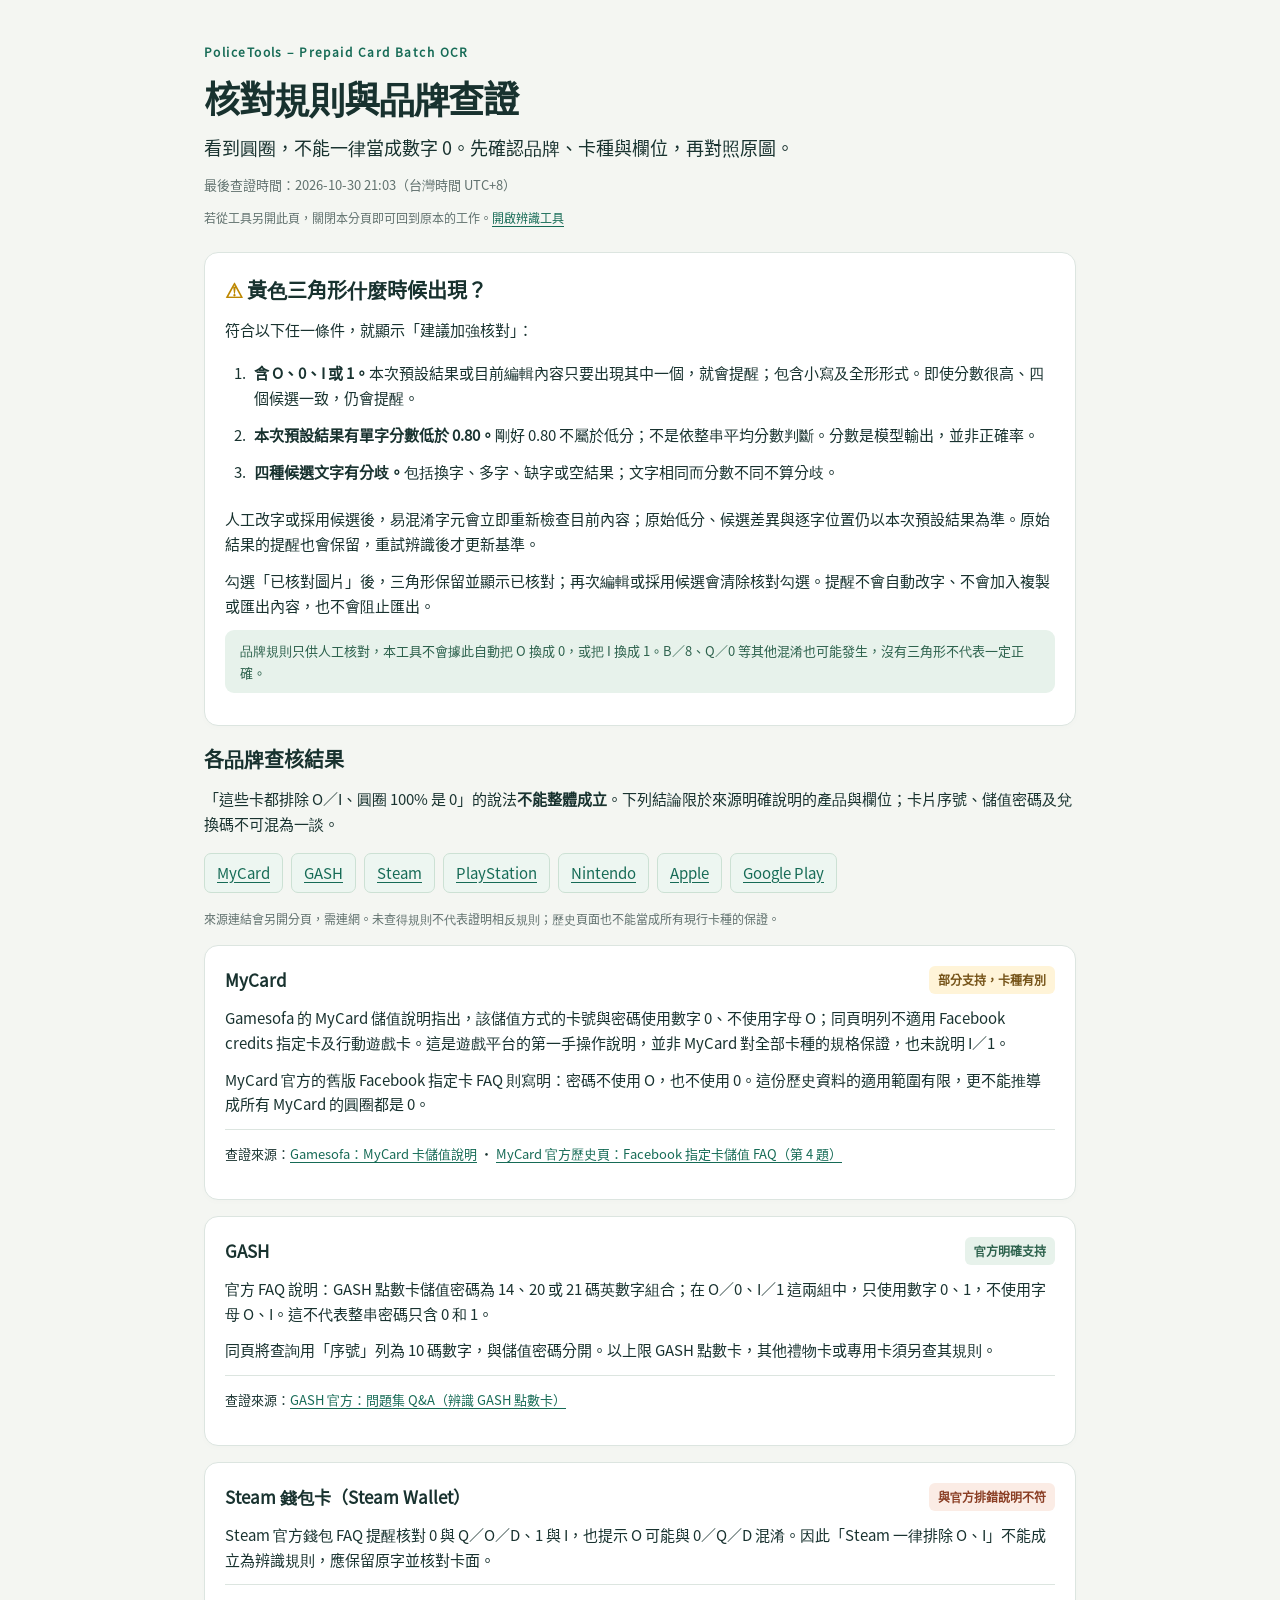
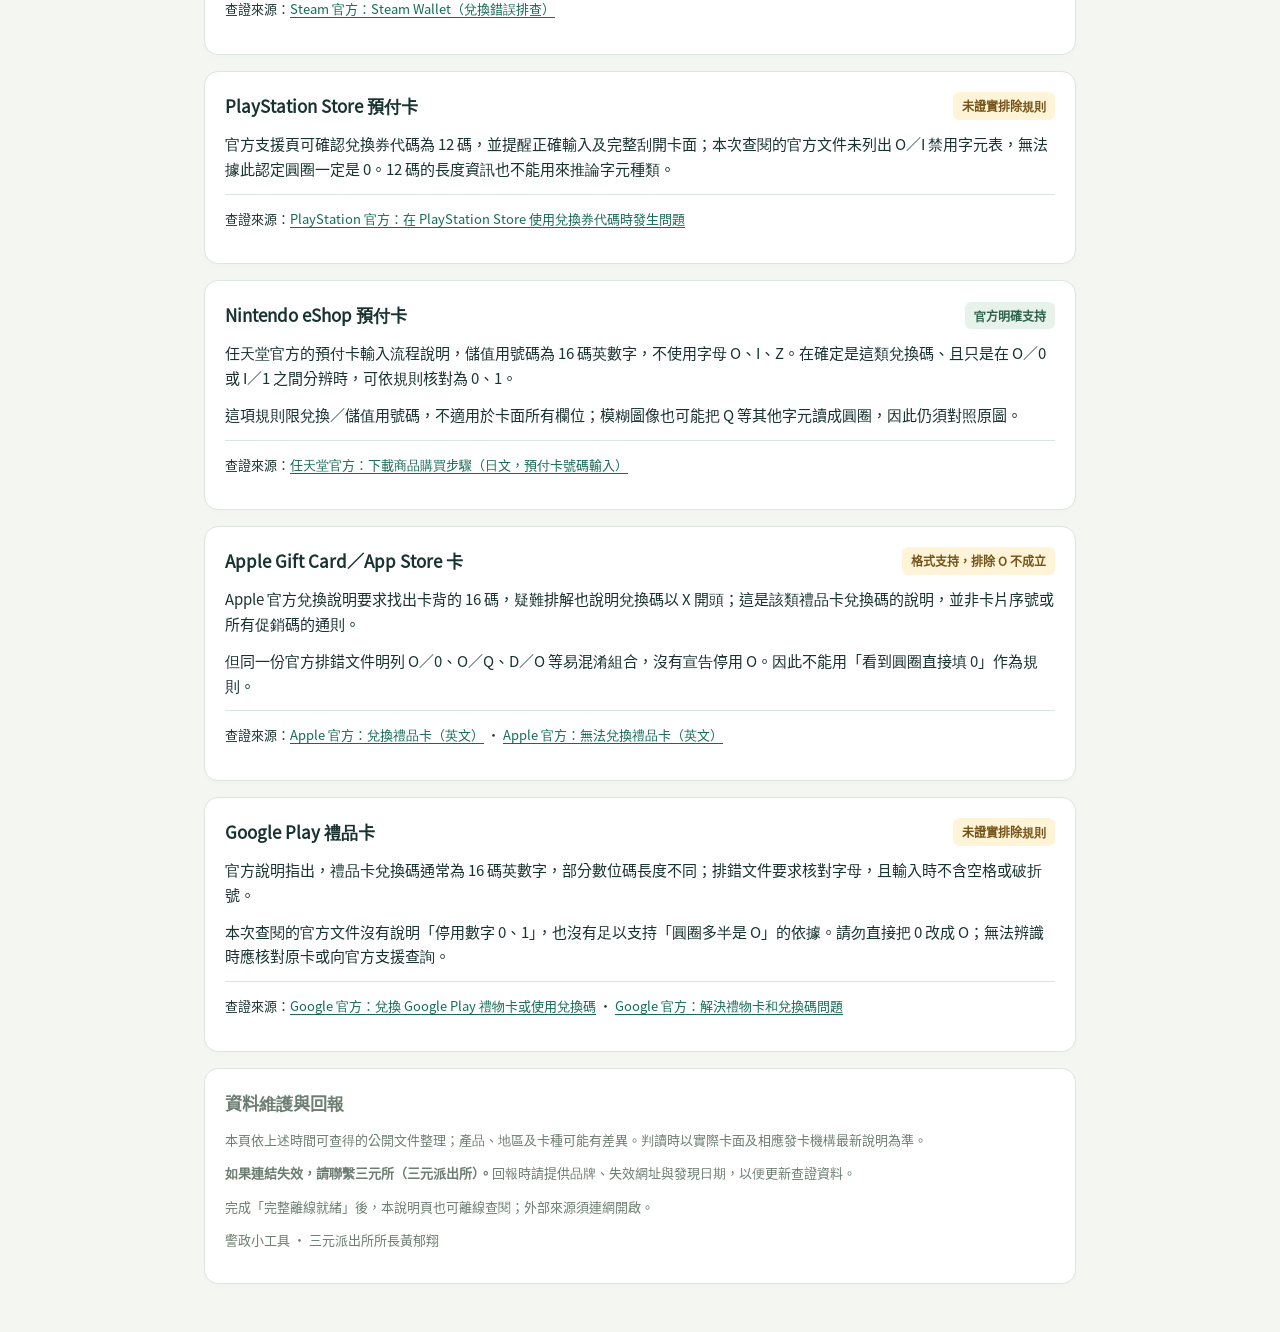
==== docs/review-guide.html @ 8cfa3a71 "feat: 新增易混淆字元提醒與品牌查證說明頁" ====
<!doctype html>
<html lang="zh-Hant">
<head>
  <meta charset="utf-8">
  <meta name="viewport" content="width=device-width, initial-scale=1">
  <meta http-equiv="Content-Security-Policy" content="default-src 'self'; script-src 'none'; style-src 'self'; img-src 'self'; object-src 'none'; base-uri 'none'; form-action 'none'">
  <meta name="referrer" content="no-referrer">
  <meta name="description" content="點數卡 OCR 黃色警示規則與 MyCard、GASH、Steam、PlayStation、Nintendo、Apple、Google Play 字元查證，附查證日期與來源。">
  <title>核對規則與品牌查證｜點數卡批次 OCR</title>
  <link rel="stylesheet" href="styles.css">
  <link rel="stylesheet" href="review-guide.css">
</head>
<body>
<main class="guide">
  <header>
    <p class="eyebrow">PoliceTools – Prepaid Card Batch OCR</p>
    <h1>核對規則與品牌查證</h1>
    <p class="guide-lead">看到圓圈，不能一律當成數字 0。先確認品牌、卡種與欄位，再對照原圖。</p>
    <p class="guide-meta">最後查證時間：<time datetime="2026-10-30T21:03:00+08:00">2026-10-30 21:03（台灣時間 UTC+8）</time></p>
    <p class="hint">若從工具另開此頁，關閉本分頁即可回到原本的工作。<a href="./">開啟辨識工具</a></p>
  </header>

  <section class="panel" aria-labelledby="warning-rules">
    <h2 id="warning-rules"><span class="review-icon" aria-hidden="true">⚠︎</span> 黃色三角形什麼時候出現？</h2>
    <p>符合以下任一條件，就顯示「建議加強核對」：</p>
    <ol class="guide-rules">
      <li><strong>含 O、0、I 或 1。</strong>本次預設結果或目前編輯內容只要出現其中一個，就會提醒；包含小寫及全形形式。即使分數很高、四個候選一致，仍會提醒。</li>
      <li><strong>本次預設結果有單字分數低於 0.80。</strong>剛好 0.80 不屬於低分；不是依整串平均分數判斷。分數是模型輸出，並非正確率。</li>
      <li><strong>四種候選文字有分歧。</strong>包括換字、多字、缺字或空結果；文字相同而分數不同不算分歧。</li>
    </ol>
    <p>人工改字或採用候選後，易混淆字元會立即重新檢查目前內容；原始低分、候選差異與逐字位置仍以本次預設結果為準。原始結果的提醒也會保留，重試辨識後才更新基準。</p>
    <p>勾選「已核對圖片」後，三角形保留並顯示已核對；再次編輯或採用候選會清除核對勾選。提醒不會自動改字、不會加入複製或匯出內容，也不會阻止匯出。</p>
    <p class="notice">品牌規則只供人工核對，本工具不會據此自動把 O 換成 0，或把 I 換成 1。B／8、Q／0 等其他混淆也可能發生，沒有三角形不代表一定正確。</p>
  </section>

  <section aria-labelledby="brand-findings">
    <h2 id="brand-findings">各品牌查核結果</h2>
    <p>「這些卡都排除 O／I、圓圈 100% 是 0」的說法<strong>不能整體成立</strong>。下列結論限於來源明確說明的產品與欄位；卡片序號、儲值密碼及兌換碼不可混為一談。</p>
    <nav class="guide-nav" aria-label="跳至品牌查核">
      <a href="#mycard">MyCard</a><a href="#gash">GASH</a><a href="#steam">Steam</a><a href="#playstation">PlayStation</a><a href="#nintendo">Nintendo</a><a href="#apple">Apple</a><a href="#google-play">Google Play</a>
    </nav>
    <p class="hint">來源連結會另開分頁，需連網。未查得規則不代表證明相反規則；歷史頁面也不能當成所有現行卡種的保證。</p>

    <article class="panel brand-finding" id="mycard" aria-labelledby="mycard-title">
      <div class="finding-heading"><h3 id="mycard-title">MyCard</h3><span class="finding-status">部分支持，卡種有別</span></div>
      <p>Gamesofa 的 MyCard 儲值說明指出，該儲值方式的卡號與密碼使用數字 0、不使用字母 O；同頁明列不適用 Facebook credits 指定卡及行動遊戲卡。這是遊戲平台的第一手操作說明，並非 MyCard 對全部卡種的規格保證，也未說明 I／1。</p>
      <p>MyCard 官方的舊版 Facebook 指定卡 FAQ 則寫明：密碼不使用 O，也不使用 0。這份歷史資料的適用範圍有限，更不能推導成所有 MyCard 的圓圈都是 0。</p>
      <p class="guide-sources">查證來源：<a href="https://www.gamesofa.com/app/bill_explanation/mycard.php" target="_blank" rel="noopener noreferrer">Gamesofa：MyCard 卡儲值說明</a> · <a href="https://www.mycard520.com.tw/ns_active/web/fb_app/step/step_qa_redeem.htm" target="_blank" rel="noopener noreferrer">MyCard 官方歷史頁：Facebook 指定卡儲值 FAQ（第 4 題）</a></p>
    </article>

    <article class="panel brand-finding" id="gash" aria-labelledby="gash-title">
      <div class="finding-heading"><h3 id="gash-title">GASH</h3><span class="finding-status supported">官方明確支持</span></div>
      <p>官方 FAQ 說明：GASH 點數卡儲值密碼為 14、20 或 21 碼英數字組合；在 O／0、I／1 這兩組中，只使用數字 0、1，不使用字母 O、I。這不代表整串密碼只含 0 和 1。</p>
      <p>同頁將查詢用「序號」列為 10 碼數字，與儲值密碼分開。以上限 GASH 點數卡，其他禮物卡或專用卡須另查其規則。</p>
      <p class="guide-sources">查證來源：<a href="https://tw.gashpoint.com/service/faq" target="_blank" rel="noopener noreferrer">GASH 官方：問題集 Q&amp;A（辨識 GASH 點數卡）</a></p>
    </article>

    <article class="panel brand-finding" id="steam" aria-labelledby="steam-title">
      <div class="finding-heading"><h3 id="steam-title">Steam 錢包卡（Steam Wallet）</h3><span class="finding-status contradicted">與官方排錯說明不符</span></div>
      <p>Steam 官方錢包 FAQ 提醒核對 0 與 Q／O／D、1 與 I，也提示 O 可能與 0／Q／D 混淆。因此「Steam 一律排除 O、I」不能成立為辨識規則，應保留原字並核對卡面。</p>
      <p class="guide-sources">查證來源：<a href="https://help.steampowered.com/en/faqs/view/78E3-7431-1E88-AD59" target="_blank" rel="noopener noreferrer">Steam 官方：Steam Wallet（兌換錯誤排查）</a></p>
    </article>

    <article class="panel brand-finding" id="playstation" aria-labelledby="playstation-title">
      <div class="finding-heading"><h3 id="playstation-title">PlayStation Store 預付卡</h3><span class="finding-status">未證實排除規則</span></div>
      <p>官方支援頁可確認兌換券代碼為 12 碼，並提醒正確輸入及完整刮開卡面；本次查閱的官方文件未列出 O／I 禁用字元表，無法據此認定圓圈一定是 0。12 碼的長度資訊也不能用來推論字元種類。</p>
      <p class="guide-sources">查證來源：<a href="https://www.playstation.com/zh-hant-tw/support/store/ps-store-voucher-code-problems/" target="_blank" rel="noopener noreferrer">PlayStation 官方：在 PlayStation Store 使用兌換券代碼時發生問題</a></p>
    </article>

    <article class="panel brand-finding" id="nintendo" aria-labelledby="nintendo-title">
      <div class="finding-heading"><h3 id="nintendo-title">Nintendo eShop 預付卡</h3><span class="finding-status supported">官方明確支持</span></div>
      <p>任天堂官方的預付卡輸入流程說明，儲值用號碼為 16 碼英數字，不使用字母 O、I、Z。在確定是這類兌換碼、且只是在 O／0 或 I／1 之間分辨時，可依規則核對為 0、1。</p>
      <p>這項規則限兌換／儲值用號碼，不適用於卡面所有欄位；模糊圖像也可能把 Q 等其他字元讀成圓圈，因此仍須對照原圖。</p>
      <p class="guide-sources">查證來源：<a href="https://support.nintendo.com/jp/switch/eshop/purchase.html" target="_blank" rel="noopener noreferrer">任天堂官方：下載商品購買步驟（日文，預付卡號碼輸入）</a></p>
    </article>

    <article class="panel brand-finding" id="apple" aria-labelledby="apple-title">
      <div class="finding-heading"><h3 id="apple-title">Apple Gift Card／App Store 卡</h3><span class="finding-status">格式支持，排除 O 不成立</span></div>
      <p>Apple 官方兌換說明要求找出卡背的 16 碼，疑難排解也說明兌換碼以 X 開頭；這是該類禮品卡兌換碼的說明，並非卡片序號或所有促銷碼的通則。</p>
      <p>但同一份官方排錯文件明列 O／0、O／Q、D／O 等易混淆組合，沒有宣告停用 O。因此不能用「看到圓圈直接填 0」作為規則。</p>
      <p class="guide-sources">查證來源：<a href="https://support.apple.com/en-ie/118242" target="_blank" rel="noopener noreferrer">Apple 官方：兌換禮品卡（英文）</a> · <a href="https://support.apple.com/en-us/108285" target="_blank" rel="noopener noreferrer">Apple 官方：無法兌換禮品卡（英文）</a></p>
    </article>

    <article class="panel brand-finding" id="google-play" aria-labelledby="google-play-title">
      <div class="finding-heading"><h3 id="google-play-title">Google Play 禮品卡</h3><span class="finding-status">未證實排除規則</span></div>
      <p>官方說明指出，禮品卡兌換碼通常為 16 碼英數字，部分數位碼長度不同；排錯文件要求核對字母，且輸入時不含空格或破折號。</p>
      <p>本次查閱的官方文件沒有說明「停用數字 0、1」，也沒有足以支持「圓圈多半是 O」的依據。請勿直接把 0 改成 O；無法辨識時應核對原卡或向官方支援查詢。</p>
      <p class="guide-sources">查證來源：<a href="https://support.google.com/googleplay/answer/3422659?hl=zh-Hant" target="_blank" rel="noopener noreferrer">Google 官方：兌換 Google Play 禮物卡或使用兌換碼</a> · <a href="https://support.google.com/googleplay/answer/11564359?hl=zh-Hant" target="_blank" rel="noopener noreferrer">Google 官方：解決禮物卡和兌換碼問題</a></p>
    </article>
  </section>

  <footer class="panel guide-footer">
    <h2>資料維護與回報</h2>
    <p>本頁依上述時間可查得的公開文件整理；產品、地區及卡種可能有差異。判讀時以實際卡面及相應發卡機構最新說明為準。</p>
    <p><strong>如果連結失效，請聯繫三元所（三元派出所）。</strong>回報時請提供品牌、失效網址與發現日期，以便更新查證資料。</p>
    <p>完成「完整離線就緒」後，本說明頁也可離線查閱；外部來源須連網開啟。</p>
    <p>警政小工具 · 三元派出所所長黃郁翔</p>
  </footer>
</main>
</body>
</html>
---- docs/styles.css ----
@font-face{font-family:OfflineTC;src:url("fonts/ui-tc.woff") format("woff");font-style:normal;font-weight:400;font-display:swap}
:root{color-scheme:light;--ink:#18322f;--muted:#60716e;--line:#dce5e0;--accent:#166b56;--soft:#edf6f1;--background:#f4f6f2;--amber:#a45f16;font-family:OfflineTC,system-ui,-apple-system,"Noto Sans TC","Microsoft JhengHei",sans-serif;font-size:15px}*{box-sizing:border-box}body{margin:0;background:var(--background);color:var(--ink);line-height:1.65}main{max-width:1320px;margin:auto;padding:30px 24px 45px}.page-header,.section-title,.import-row,.batch-controls,.image-heading,.selection-tools,.export-bar,.result-top{display:flex;align-items:center;justify-content:space-between;gap:16px}.page-header{align-items:flex-start;margin-bottom:18px}h1{font-size:clamp(26px,4vw,36px);line-height:1.3;letter-spacing:-.03em;margin:0 0 10px}h2{font-size:18px;margin:0}h3{font-size:16px;margin:0}.section-title{margin-bottom:14px}.eyebrow{font-size:12px;letter-spacing:.12em;color:var(--accent);font-weight:700;margin:0 0 9px}.page-header p{margin:0 0 8px}.badge{white-space:nowrap;background:var(--soft);color:var(--accent);border:1px solid #cce1d4;padding:7px 12px;border-radius:100px;font-size:12px;font-weight:700}.panel{background:#fff;border:1px solid var(--line);border-radius:14px;padding:20px;margin:16px 0;box-shadow:0 2px 7px #173c2704}.notice{padding:10px 15px;border-radius:9px;background:#e7f2eb;color:#2c614c;font-size:13px}.notice.error,.warning{background:#fff0dc;color:#87501b}.warning{padding:10px 12px;border:1px solid #ecd1a9;border-radius:8px;font-size:13px;white-space:pre-line}.step{display:inline-flex;align-items:center;justify-content:center;width:24px;height:24px;margin-right:8px;border-radius:50%;background:#e9f3ed;color:var(--accent);font-size:13px}button,.file-button{font:inherit;font-size:13px;border:0;border-radius:7px;padding:10px 14px;min-height:40px;background:var(--accent);color:#fff;font-weight:650;cursor:pointer;display:inline-block}button:hover,.file-button:hover{filter:brightness(.95)}button:disabled{opacity:.4;cursor:not-allowed}button:focus-visible,input:focus-visible,summary:focus-visible{outline:3px solid #77baa4;outline-offset:2px}.subtle{background:#edf2ef;color:#34554a}.text-button{background:transparent;color:#7c6252;padding:5px 8px;min-height:36px}.file-button input{display:block;font:inherit;max-width:100%;margin-top:5px;font-size:12px}.file-button{flex-shrink:0}.import-row{justify-content:flex-start}.hint,.muted{color:var(--muted);font-size:12px}.hint{margin:8px 0}.batch-controls{margin:15px 0 7px}.summary{font-size:13px;font-variant-numeric:tabular-nums}.summary strong{color:var(--accent)}progress{width:100%;height:6px;display:block;accent-color:var(--accent);border:0;border-radius:9px}progress::-webkit-progress-bar{background:#edf1ee;border-radius:9px}progress::-webkit-progress-value{background:var(--accent);border-radius:9px}#status{font-size:12px;margin:8px 0 0;min-height:20px}#status.error{color:#a34827}.workspace{display:grid;grid-template-columns:240px minmax(0,1fr);gap:16px;align-items:start}.workspace>.panel{margin:0}.file-panel{padding:16px;position:sticky;top:12px}.file-list{max-height:760px;overflow-y:auto;padding-right:3px}.file-item{display:flex;gap:10px;text-align:left;width:100%;min-height:76px;margin:6px 0;background:transparent;border:1px solid transparent;color:var(--ink);padding:8px;border-radius:8px}.file-item.active{background:#edf6ef;border-color:#a7cbb5}.file-item:hover{background:#f3f6f3}.file-thumb{width:42px;height:54px;object-fit:contain;background:#edf0ed;border-radius:4px;flex-shrink:0}.file-placeholder{display:flex;align-items:center;justify-content:center;font-size:15px;color:#82948a}.file-information{display:block;min-width:0;flex:1}.file-name{display:block;overflow:hidden;text-overflow:ellipsis;white-space:nowrap;font-size:12px;font-weight:650}.file-state{display:block;font-size:11px;font-weight:400;color:var(--muted);margin-top:4px}.file-state.problem{color:#a05a29}.navigation{display:flex;gap:9px;align-items:center;font-size:12px;white-space:nowrap}.navigation button{padding:6px 11px;min-height:34px;font-size:16px}.image-heading{margin-bottom:6px}.image-heading strong{font-size:13px;word-break:break-word}#image-meta{margin:6px 0 10px;min-height:20px}.canvas-shell{position:relative;background:#e9eeea;border:1px solid var(--line);border-radius:8px;overflow:hidden;min-height:220px;max-height:680px;overflow-y:auto;text-align:center}#source{display:none;max-width:100%;height:auto;cursor:pointer;vertical-align:top;touch-action:pan-y}#source.manual{cursor:crosshair;touch-action:none}#empty-image{padding:65px 10px;color:#85968c;font-size:13px}.selection-tools{justify-content:flex-start;flex-wrap:wrap;margin:12px 0;gap:18px}.checkbox{font-size:12px;display:flex;gap:8px;align-items:center;cursor:pointer}.checkbox input{width:17px;height:17px;accent-color:var(--accent);flex-shrink:0}.fallback{border-top:1px solid #edf0ed;padding-top:4px}.fallback summary{font-size:12px;color:#6e7d72;cursor:pointer;margin:5px 0}.candidate-heading{margin:18px 0 5px}.candidate-list{display:grid;grid-template-columns:repeat(2,minmax(0,1fr));gap:7px;max-height:560px;overflow-y:auto;padding:2px}.candidate-button{display:flex;align-items:center;gap:8px;width:100%;padding:7px 9px;background:#f9fbf8;color:var(--ink);border:1px solid #dce5dd;min-height:54px;text-align:left;border-radius:7px}.candidate-button.selected{border:2px solid #258065;background:#eaf5eb;padding:6px 8px}.candidate-number{display:flex;width:24px;height:24px;align-items:center;justify-content:center;border-radius:5px;flex-shrink:0;background:#e6eae4;color:#52694d;font-size:11px}.selected .candidate-number{background:var(--accent);color:#fff}.candidate-crop{width:calc(100% - 33px);height:44px;object-fit:contain;object-position:left center;background:#fff;min-width:0}.empty-note{padding:20px 8px;color:#87958b;font-size:12px;margin:0;grid-column:1/-1;text-align:center}.result-settings{display:flex;gap:24px;flex-wrap:wrap}.result-card{border:1px solid #dce6dd;border-radius:9px;padding:14px;margin:12px 0;background:#fcfdfb}.result-top{margin-bottom:8px;font-size:12px}.result-top strong{word-break:break-word}.result-actions{display:flex;gap:5px;flex-wrap:wrap;flex-shrink:0}.result-actions button{font-size:12px;padding:6px 10px;min-height:32px}.result-preview{display:block;max-width:100%;width:auto;max-height:100px;object-fit:contain;object-position:left center;background:#fff;margin:8px 0}.result-value{font-family:ui-monospace,SFMono-Regular,Consolas,monospace;font-size:20px;letter-spacing:.035em;line-height:1.45;width:100%;resize:vertical;min-height:55px;border:1px solid #a7c0ad;border-radius:7px;background:white;padding:9px 11px;margin-top:5px;color:var(--ink)}.result-value:focus{outline:3px solid #c1e0cf;outline-offset:1px}.result-value:disabled{background:#f0f2ee}.result-meta{font-size:11px;color:var(--muted);margin:5px 0}.result-meta.error{color:#9a4727}.result-bottom{display:flex;justify-content:space-between;align-items:center;gap:10px;margin-top:6px}.result-card summary{cursor:pointer;font-size:12px;color:#4e6757;margin:8px 0}.table-scroll{overflow:auto}table{width:100%;border-collapse:collapse;text-align:left;font-size:11px}th,td{padding:7px 5px;border-bottom:1px solid #e4eae3;vertical-align:top}td:nth-child(2){font-family:ui-monospace,Consolas,monospace;word-break:break-all;min-width:180px}td button{font-size:11px;padding:3px 7px;min-height:28px;white-space:nowrap}code{font-family:ui-monospace,Consolas,monospace}mark{background:#f6d59a;color:#6c3f09}.export-bar{border-top:1px solid var(--line);padding-top:15px;margin-top:16px;flex-wrap:wrap}.export-actions{display:flex;gap:8px;flex-wrap:wrap}footer{font-size:11px;color:#6c7d71;padding:0 2px}footer p{margin:7px 0}[hidden]{display:none!important}@media(min-width:1000px){.results-panel{margin-left:256px}}@media(max-width:800px){main{padding:22px 14px}.workspace{grid-template-columns:1fr}.file-panel{position:static;padding:12px}.file-panel .section-title{margin-bottom:5px}.file-list{display:flex;gap:7px;overflow-x:auto;max-height:112px;padding:0}.file-item{min-width:170px;width:170px;margin:0}.file-thumb{width:32px;height:45px}.file-list .empty-note{padding:10px}.panel{padding:16px}.canvas-shell{max-height:580px}}@media(max-width:520px){main{padding:17px 10px}.page-header{display:block}.badge{display:inline-block;margin-top:2px}h1{font-size:28px}.import-row{display:block}.file-button{width:100%}.import-row .hint{margin-top:9px}.section-title{gap:8px}h2{font-size:16px}.step{width:21px;height:21px;font-size:12px;margin-right:5px}.batch-controls{align-items:flex-start}.batch-controls button{font-size:11px;padding:8px;white-space:nowrap}.summary{font-size:12px}.navigation{gap:6px}.navigation button{padding:4px 9px}.candidate-list{grid-template-columns:1fr;max-height:460px}.candidate-crop{height:46px}.candidate-button{min-height:62px}.result-settings{display:grid;gap:12px}.result-top{align-items:flex-start}.result-actions{flex-direction:column;gap:3px}.result-value{font-size:17px}.export-actions{width:100%}.export-actions button{flex:1}.result-bottom{align-items:flex-start}.selection-tools{gap:12px}.image-heading strong{font-size:12px}}
/* Constrain intrinsic canvas, scrolling list, and table widths on narrow devices. */
main,.workspace,.workspace>.panel,.file-list,.candidate-list,.selection-panel,.results-panel,.result-card,.table-scroll{min-width:0;max-width:100%}.candidate-button,.candidate-crop,.result-top>strong{min-width:0}.table-scroll{overflow-x:auto}.result-value{min-width:0;max-width:100%}.candidate-crop.hint{display:flex;align-items:center;overflow:hidden}.file-list{width:100%}@media(max-width:800px){.workspace{grid-template-columns:minmax(0,1fr)}}
/* Result order stays visible while OCR is pending; arrow targets remain touchable. */
.order-help{font-size:12px;color:#436a59;background:#edf6f0;border-radius:7px;padding:10px 12px;margin:0 0 14px}
.result-title-group{display:flex;align-items:center;gap:8px;flex-wrap:wrap;flex:1;min-width:0}
.result-order-controls{display:inline-flex;align-items:center;gap:4px;flex-shrink:0}
.order-number{display:inline-flex;align-items:center;justify-content:center;min-width:32px;height:32px;padding:0 5px;border-radius:50%;background:#166b56;color:#fff;font-size:17px;font-weight:700;font-variant-numeric:tabular-nums}
.result-order-controls button{display:inline-flex;align-items:center;justify-content:center;width:36px;height:40px;min-height:40px;padding:0;font-size:20px;font-weight:500}
.result-order-controls button:disabled{opacity:.25}
.result-file-title{min-width:0;overflow-wrap:anywhere;font-size:12px}
#app-version{font-weight:650;color:#436a59}
@media(max-width:520px){.result-title-group{align-items:flex-start;gap:6px}.result-file-title{flex-basis:100%}.result-order-controls{gap:5px}.result-order-controls button{width:40px}.order-help{font-size:12px}}
/* Page browsing order is independent of the selected serial output order. */
.queue-order-help{font-size:11px;color:var(--muted);margin:0 0 10px;line-height:1.55}
.file-row{display:grid;grid-template-columns:minmax(0,1fr) 40px;gap:2px;align-items:center;border:1px solid var(--line);border-radius:8px;margin:7px 0;min-width:0;background:#fff;overflow:hidden}
.file-row.active{border-color:#8fbaa4;background:#edf6ef}
.file-row .file-item{margin:0;min-width:0;width:100%;min-height:94px;border:0;padding:7px;gap:7px;background:transparent}
.file-row .file-item:hover{background:#e8f1e9}
.file-heading{display:flex;align-items:center;gap:5px;min-width:0}
.file-order{display:inline-flex;align-items:center;justify-content:center;min-width:19px;height:20px;padding:0 3px;border-radius:4px;background:#e4efe7;color:#345e49;font-size:11px;font-variant-numeric:tabular-nums;flex-shrink:0}
.file-heading .file-name{min-width:0;font-size:11px}
.file-page{display:block;margin-top:3px;font-size:11px;font-weight:500;color:#456755}
.page-order-controls{display:flex;flex-direction:column;gap:2px;align-items:center;padding-right:2px}
.page-order-controls button{width:36px;height:40px;min-height:40px;padding:0;font-size:18px;font-weight:500}
.page-order-controls button:disabled{opacity:.25}
.candidate-diff-help{font-size:11px;color:var(--muted);margin:7px 0;line-height:1.65}
.candidate-baseline{color:var(--ink);font-size:12px;overflow-wrap:anywhere}
.ocr-diff-text{font-family:ui-monospace,SFMono-Regular,Consolas,monospace;white-space:pre-wrap;overflow-wrap:anywhere;word-break:break-all}
.candidate-text{font-size:14px;line-height:1.8}
.ocr-diff-change,.ocr-diff-missing{color:#b42318;background:#fff0ef;text-decoration:underline;text-decoration-thickness:1px;text-underline-offset:3px;font-weight:700}
.ocr-diff-missing{font-family:OfflineTC,system-ui,sans-serif;font-size:.9em;text-decoration-style:dotted}
.ocr-diff-note{display:block;font-family:OfflineTC,system-ui,sans-serif;color:var(--muted);font-size:11px;line-height:1.5;margin-top:5px}
@media(max-width:800px){.file-row{flex:0 0 228px;width:228px;min-width:228px;margin:0}.file-row .file-item{width:100%;min-width:0}.file-list{max-height:116px}.queue-order-help{margin-bottom:8px}}
@media(max-width:520px){.page-order-controls{padding-right:0}.page-order-controls button{width:40px}.candidate-text{font-size:14px}}

/* PoliceTools product name and local-file launch guidance. */
.page-header>div{min-width:0}.page-header h1{font-size:clamp(24px,3.1vw,34px);overflow-wrap:anywhere}.local-file-help{margin-bottom:14px;background:#fff0dc;color:#87501b}.local-file-help p{margin:7px 0}.local-file-help code{overflow-wrap:anywhere}
.rotation-tools{display:flex;align-items:center;flex-wrap:wrap;gap:8px;margin:10px 0}.rotation-tools button{min-height:44px}.rotation-tools .muted{font-variant-numeric:tabular-nums}
.custom-rotation{display:flex;align-items:center;gap:10px;flex-wrap:wrap;font-size:13px}.angle-controls{display:flex;align-items:center;gap:8px;flex-wrap:wrap}.angle-controls input{font:inherit;color:var(--ink);width:100px;max-width:100%;min-height:44px;padding:8px;border:1px solid #a7c0ad;border-radius:7px}.angle-controls button{min-height:44px}.angle-controls input:disabled{background:#f0f2ee;opacity:.5}

/* Per-character review stays beside the result; no modal interrupts the batch. */
.review-actions{display:flex;align-items:center;flex-wrap:wrap;gap:8px 14px}
.review-guide-link{color:var(--accent);text-underline-offset:3px;overflow-wrap:anywhere}
.review-guide-link:focus-visible{outline:3px solid #77baa4;outline-offset:3px}
.review-notice{margin:10px 0;padding:9px 11px;border:1px solid #e6ca72;border-radius:7px;background:#fffbea;color:#654d13;font-size:12px;overflow-wrap:anywhere}
.review-heading{display:flex;align-items:center;gap:7px}.review-icon{color:#bd8700;font-family:Arial,sans-serif;font-size:20px;line-height:1}.review-reason{margin:5px 0;white-space:pre-line}.review-open{background:#f4e8bc;color:#654d13;font-size:12px;min-height:36px;padding:6px 10px}
.character-scores{display:flex;flex-wrap:wrap;gap:5px;margin:8px 0 12px;font-family:ui-monospace,SFMono-Regular,Consolas,monospace;white-space:normal}
.character-score{display:flex;flex-direction:column;align-items:center;min-width:57px;padding:4px 6px;border:1px solid #dde5df;border-radius:5px;background:#fff;font-size:11px;line-height:1.6;color:var(--ink)}
.character-score b{font-size:17px}.character-position{font-family:Arial,sans-serif;color:var(--muted);font-size:10px}.character-score.low-score{background:#fff4c9;border-color:#d1a128;color:#654d13}.character-low-label{font-family:Arial,sans-serif;font-size:10px}.candidate-scores summary{font-family:Arial,sans-serif;font-size:11px}.candidate-scores .character-scores{margin-bottom:4px}
.recognition-table{table-layout:fixed;min-width:280px}.recognition-table th:first-child{width:22%}.recognition-table th:nth-child(3){width:58px}.recognition-table th:last-child{width:46px}.recognition-table td:nth-child(2){min-width:0}
---- docs/review-guide.css ----
.guide{max-width:920px;padding-bottom:32px}
.guide header{margin-bottom:24px}.guide p{margin:12px 0}.guide h2{font-size:20px}.guide h3{font-size:17px}
.guide-lead{font-size:18px;max-width:42em}.guide-meta{color:var(--muted);font-size:13px}
.guide a{color:var(--accent);text-underline-offset:3px;overflow-wrap:anywhere}
.guide a:focus-visible{outline:3px solid #77baa4;outline-offset:3px;border-radius:2px}
.guide-rules{padding-left:24px}.guide-rules li{padding:4px 0 8px 5px}
.guide-nav{display:flex;flex-wrap:wrap;gap:8px;margin:16px 0}.guide-nav a{padding:7px 12px;border:1px solid #cce1d4;border-radius:7px;background:var(--soft)}
.brand-finding{scroll-margin-top:16px}.finding-heading{display:flex;align-items:center;justify-content:space-between;gap:10px;flex-wrap:wrap}
.finding-status{display:inline-block;border-radius:6px;background:#fff4d8;color:#755318;padding:4px 9px;font-size:12px;font-weight:650}
.finding-status.supported{background:#e7f2eb;color:#2c614c}.finding-status.contradicted{background:#fbece5;color:#8a3e24}
.guide-sources{border-top:1px solid var(--line);padding-top:12px;font-size:13px;line-height:1.9}
.guide-footer{font-size:13px}.guide-footer h2{font-size:17px}
@media(max-width:520px){.guide-lead{font-size:16px}.guide h2{font-size:18px}.guide .panel{padding:16px}.guide-meta{line-height:1.8}}
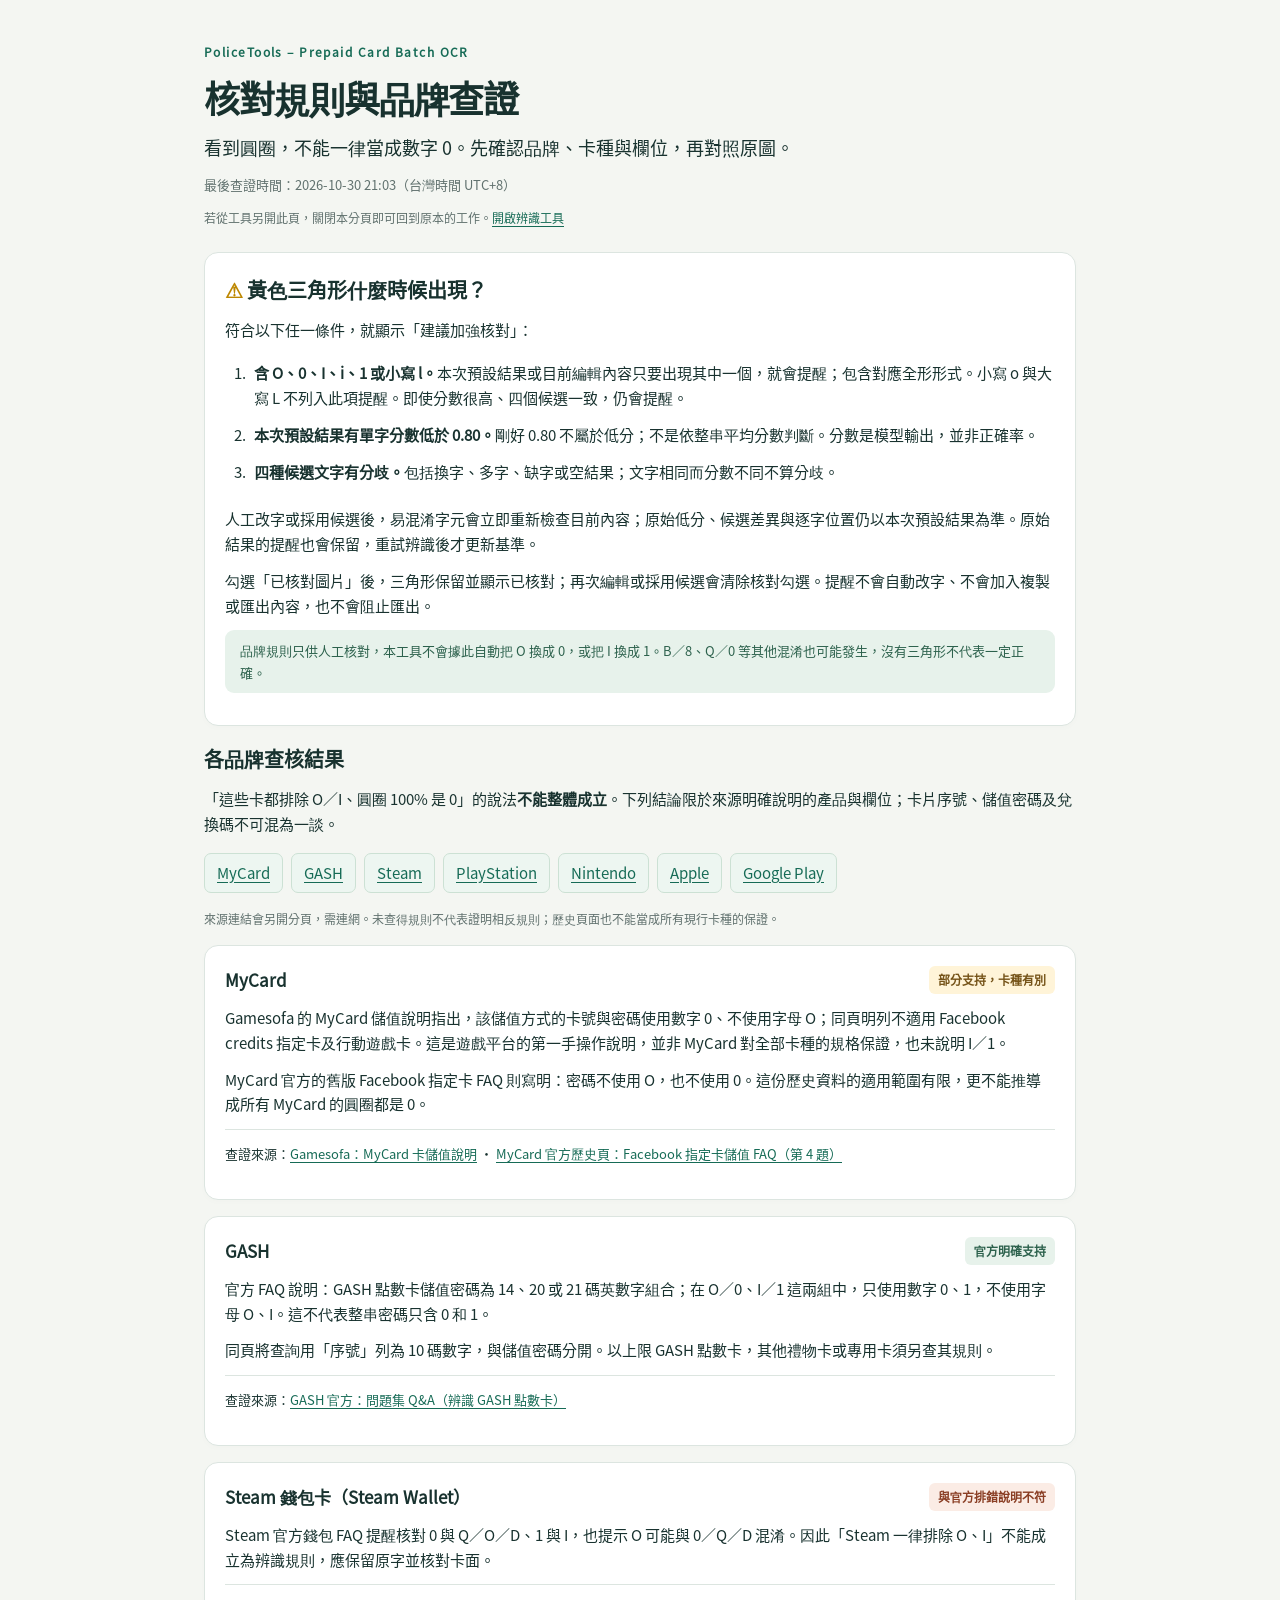
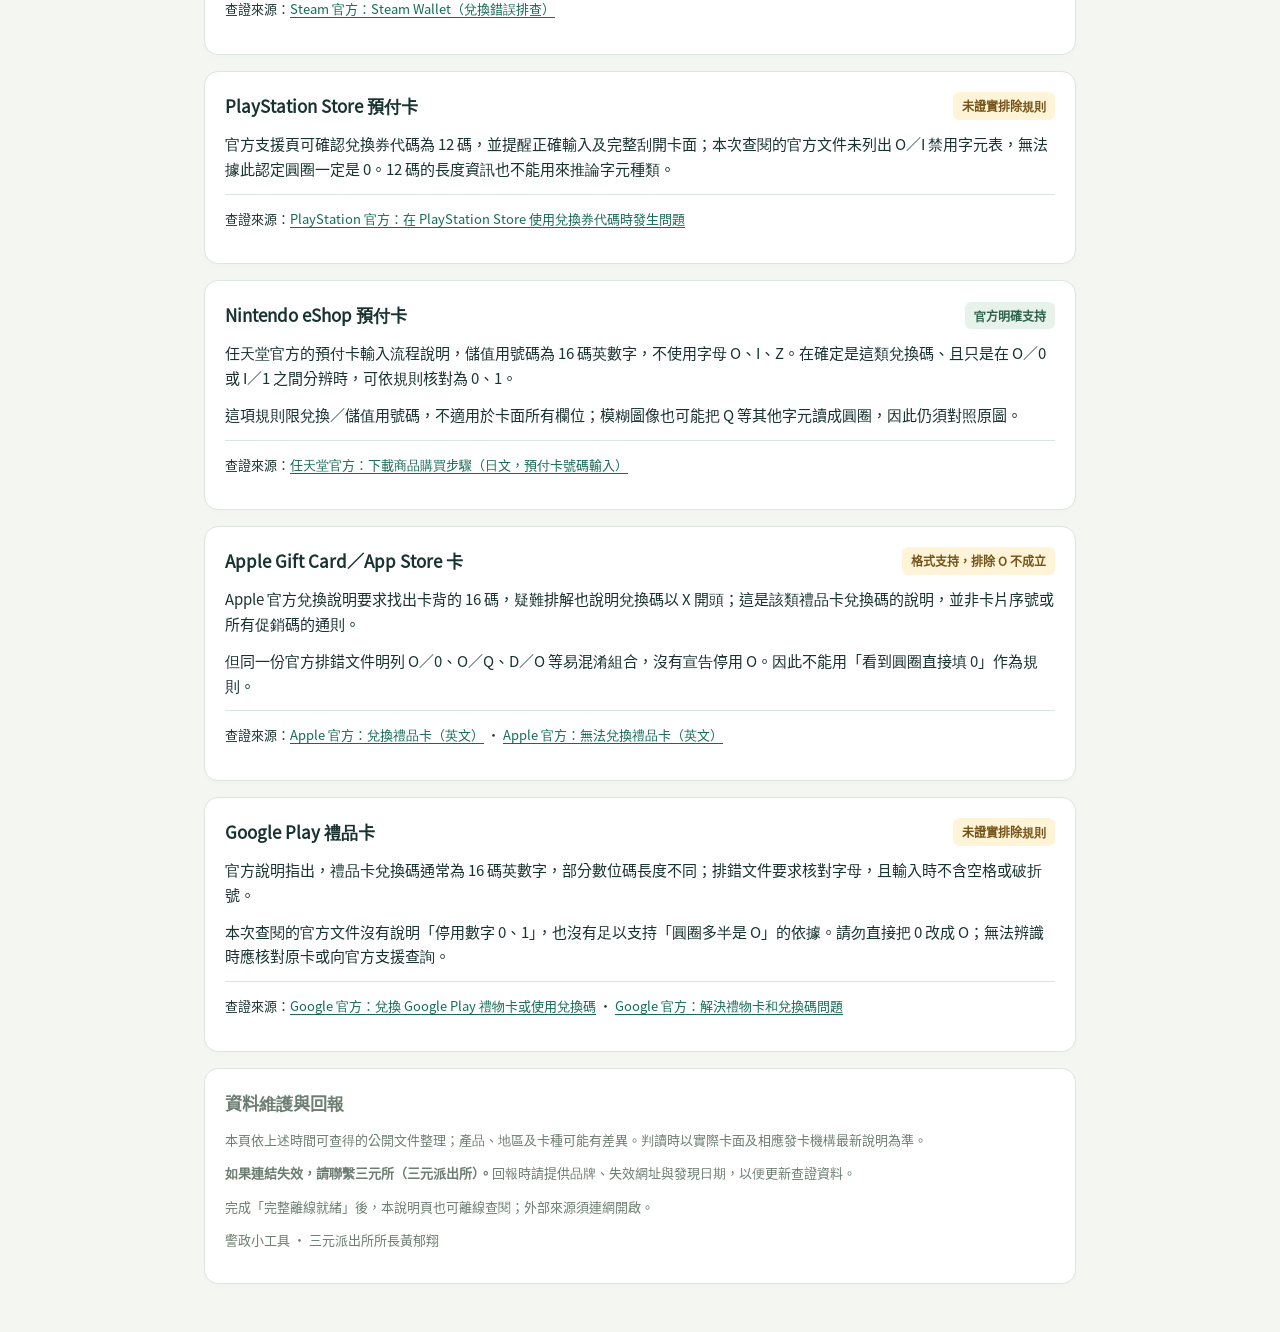
==== commit bf80cd4a: "fix: 修正易混淆字元警示的大小寫規則" ====
--- a/docs/review-guide.html
+++ b/docs/review-guide.html
@@ -24,7 +24,7 @@
     <h2 id="warning-rules"><span class="review-icon" aria-hidden="true">⚠︎</span> 黃色三角形什麼時候出現？</h2>
     <p>符合以下任一條件，就顯示「建議加強核對」：</p>
     <ol class="guide-rules">
-      <li><strong>含 O、0、I 或 1。</strong>本次預設結果或目前編輯內容只要出現其中一個，就會提醒；包含小寫及全形形式。即使分數很高、四個候選一致，仍會提醒。</li>
+      <li><strong>含 O、0、I、i、1 或小寫 l。</strong>本次預設結果或目前編輯內容只要出現其中一個，就會提醒；包含對應全形形式。小寫 o 與大寫 L 不列入此項提醒。即使分數很高、四個候選一致，仍會提醒。</li>
       <li><strong>本次預設結果有單字分數低於 0.80。</strong>剛好 0.80 不屬於低分；不是依整串平均分數判斷。分數是模型輸出，並非正確率。</li>
       <li><strong>四種候選文字有分歧。</strong>包括換字、多字、缺字或空結果；文字相同而分數不同不算分歧。</li>
     </ol>
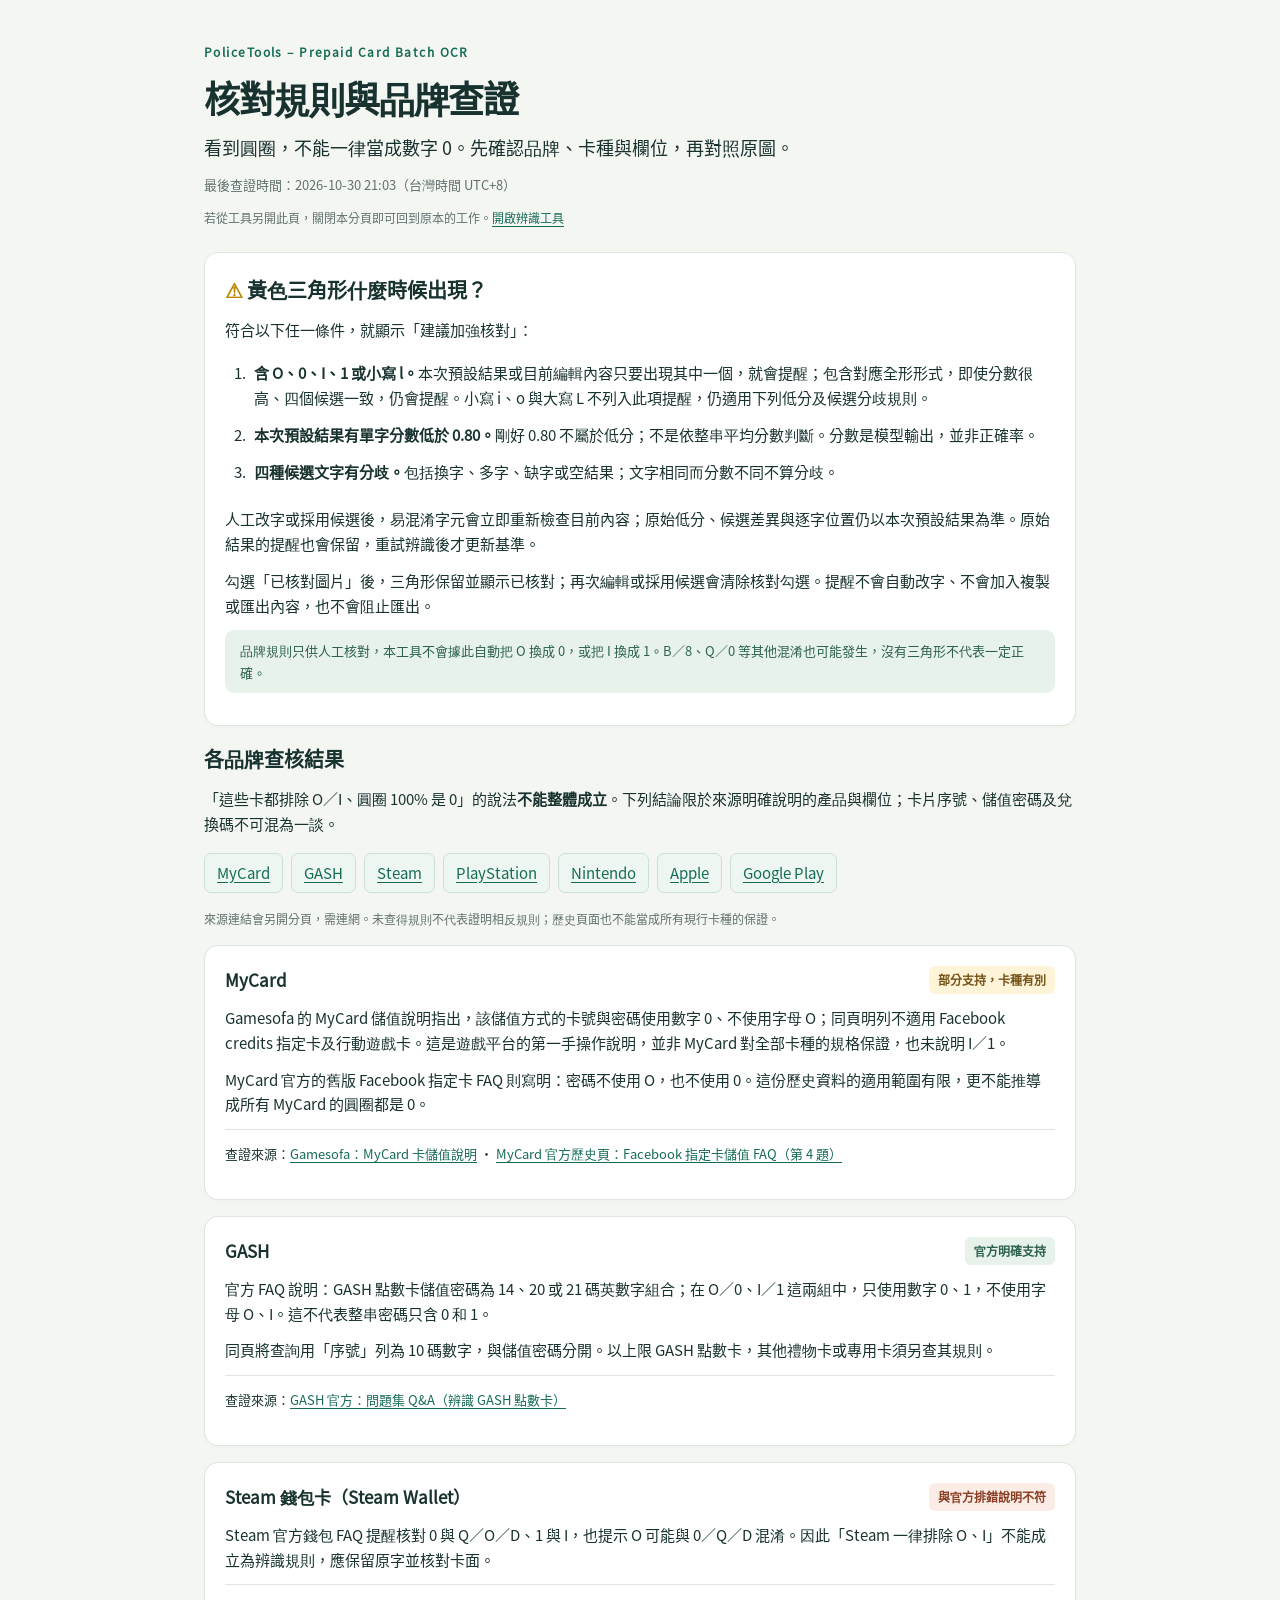
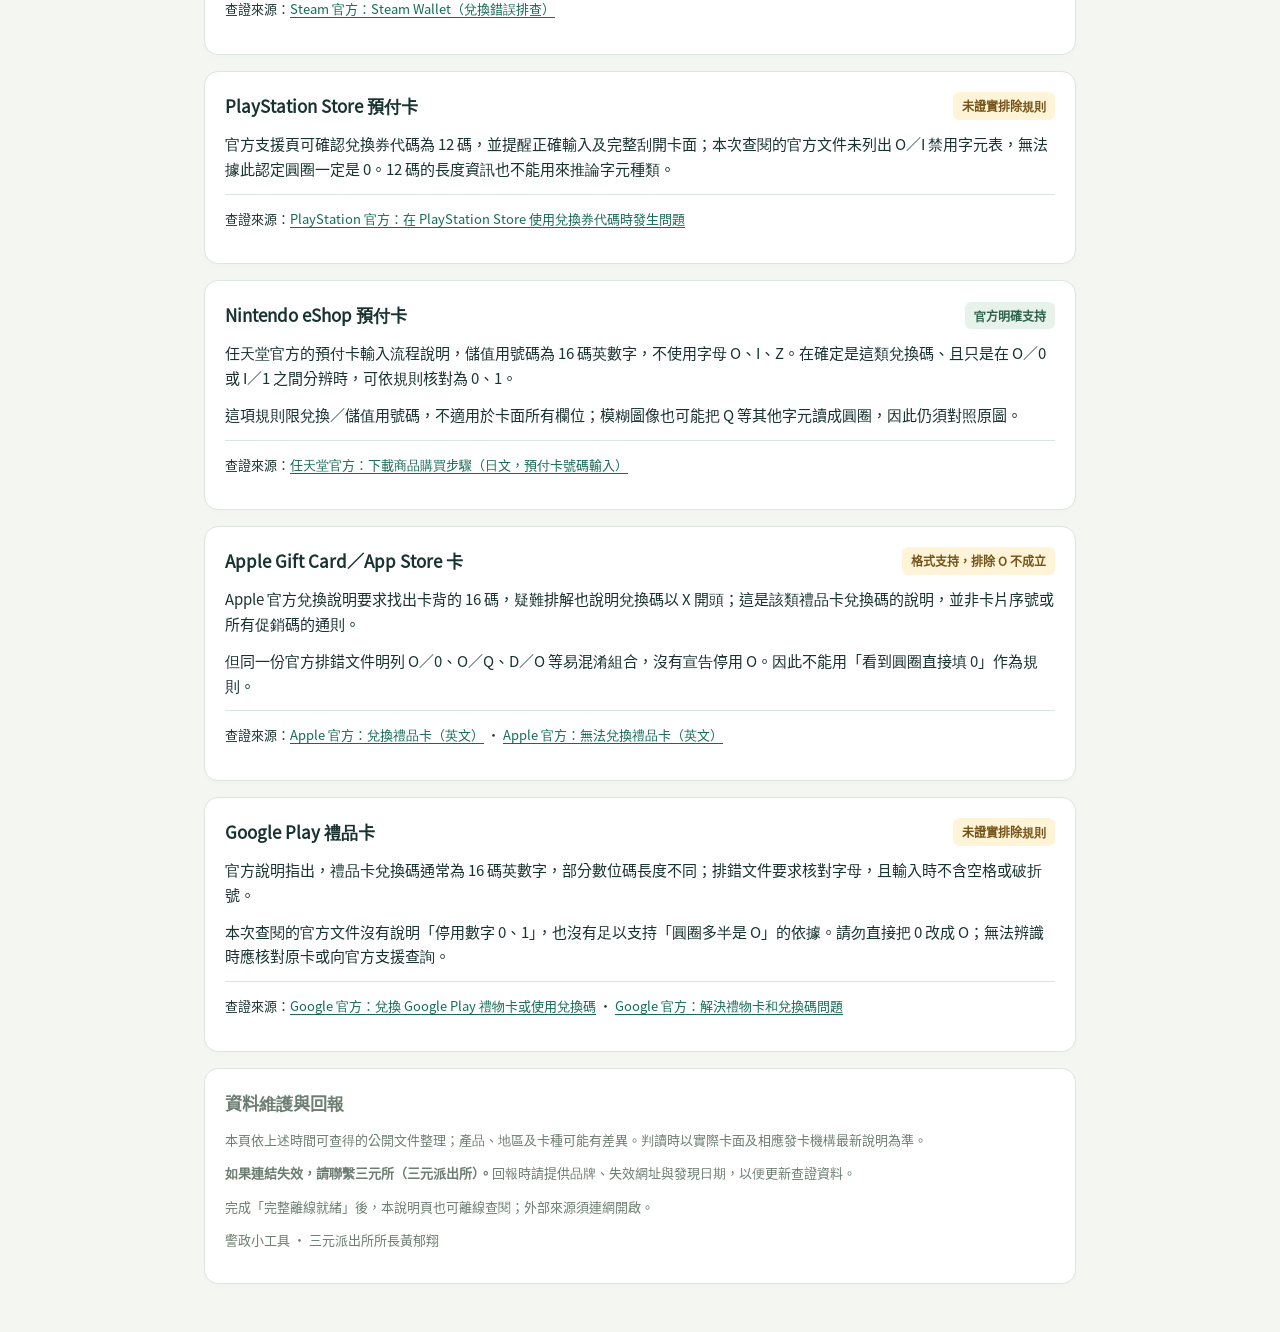
==== commit 25b74978: "fix: 排除小寫 i 的主動警示" ====
--- a/docs/review-guide.html
+++ b/docs/review-guide.html
@@ -24,7 +24,7 @@
     <h2 id="warning-rules"><span class="review-icon" aria-hidden="true">⚠︎</span> 黃色三角形什麼時候出現？</h2>
     <p>符合以下任一條件，就顯示「建議加強核對」：</p>
     <ol class="guide-rules">
-      <li><strong>含 O、0、I、i、1 或小寫 l。</strong>本次預設結果或目前編輯內容只要出現其中一個，就會提醒；包含對應全形形式。小寫 o 與大寫 L 不列入此項提醒。即使分數很高、四個候選一致，仍會提醒。</li>
+      <li><strong>含 O、0、I、1 或小寫 l。</strong>本次預設結果或目前編輯內容只要出現其中一個，就會提醒；包含對應全形形式，即使分數很高、四個候選一致，仍會提醒。小寫 i、o 與大寫 L 不列入此項提醒，仍適用下列低分及候選分歧規則。</li>
       <li><strong>本次預設結果有單字分數低於 0.80。</strong>剛好 0.80 不屬於低分；不是依整串平均分數判斷。分數是模型輸出，並非正確率。</li>
       <li><strong>四種候選文字有分歧。</strong>包括換字、多字、缺字或空結果；文字相同而分數不同不算分歧。</li>
     </ol>
--- a/docs/styles.css
+++ b/docs/styles.css
@@ -1,5 +1,5 @@
 @font-face{font-family:OfflineTC;src:url("fonts/ui-tc.woff") format("woff");font-style:normal;font-weight:400;font-display:swap}
-:root{color-scheme:light;--ink:#18322f;--muted:#60716e;--line:#dce5e0;--accent:#166b56;--soft:#edf6f1;--background:#f4f6f2;--amber:#a45f16;font-family:OfflineTC,system-ui,-apple-system,"Noto Sans TC","Microsoft JhengHei",sans-serif;font-size:15px}*{box-sizing:border-box}body{margin:0;background:var(--background);color:var(--ink);line-height:1.65}main{max-width:1320px;margin:auto;padding:30px 24px 45px}.page-header,.section-title,.import-row,.batch-controls,.image-heading,.selection-tools,.export-bar,.result-top{display:flex;align-items:center;justify-content:space-between;gap:16px}.page-header{align-items:flex-start;margin-bottom:18px}h1{font-size:clamp(26px,4vw,36px);line-height:1.3;letter-spacing:-.03em;margin:0 0 10px}h2{font-size:18px;margin:0}h3{font-size:16px;margin:0}.section-title{margin-bottom:14px}.eyebrow{font-size:12px;letter-spacing:.12em;color:var(--accent);font-weight:700;margin:0 0 9px}.page-header p{margin:0 0 8px}.badge{white-space:nowrap;background:var(--soft);color:var(--accent);border:1px solid #cce1d4;padding:7px 12px;border-radius:100px;font-size:12px;font-weight:700}.panel{background:#fff;border:1px solid var(--line);border-radius:14px;padding:20px;margin:16px 0;box-shadow:0 2px 7px #173c2704}.notice{padding:10px 15px;border-radius:9px;background:#e7f2eb;color:#2c614c;font-size:13px}.notice.error,.warning{background:#fff0dc;color:#87501b}.warning{padding:10px 12px;border:1px solid #ecd1a9;border-radius:8px;font-size:13px;white-space:pre-line}.step{display:inline-flex;align-items:center;justify-content:center;width:24px;height:24px;margin-right:8px;border-radius:50%;background:#e9f3ed;color:var(--accent);font-size:13px}button,.file-button{font:inherit;font-size:13px;border:0;border-radius:7px;padding:10px 14px;min-height:40px;background:var(--accent);color:#fff;font-weight:650;cursor:pointer;display:inline-block}button:hover,.file-button:hover{filter:brightness(.95)}button:disabled{opacity:.4;cursor:not-allowed}button:focus-visible,input:focus-visible,summary:focus-visible{outline:3px solid #77baa4;outline-offset:2px}.subtle{background:#edf2ef;color:#34554a}.text-button{background:transparent;color:#7c6252;padding:5px 8px;min-height:36px}.file-button input{display:block;font:inherit;max-width:100%;margin-top:5px;font-size:12px}.file-button{flex-shrink:0}.import-row{justify-content:flex-start}.hint,.muted{color:var(--muted);font-size:12px}.hint{margin:8px 0}.batch-controls{margin:15px 0 7px}.summary{font-size:13px;font-variant-numeric:tabular-nums}.summary strong{color:var(--accent)}progress{width:100%;height:6px;display:block;accent-color:var(--accent);border:0;border-radius:9px}progress::-webkit-progress-bar{background:#edf1ee;border-radius:9px}progress::-webkit-progress-value{background:var(--accent);border-radius:9px}#status{font-size:12px;margin:8px 0 0;min-height:20px}#status.error{color:#a34827}.workspace{display:grid;grid-template-columns:240px minmax(0,1fr);gap:16px;align-items:start}.workspace>.panel{margin:0}.file-panel{padding:16px;position:sticky;top:12px}.file-list{max-height:760px;overflow-y:auto;padding-right:3px}.file-item{display:flex;gap:10px;text-align:left;width:100%;min-height:76px;margin:6px 0;background:transparent;border:1px solid transparent;color:var(--ink);padding:8px;border-radius:8px}.file-item.active{background:#edf6ef;border-color:#a7cbb5}.file-item:hover{background:#f3f6f3}.file-thumb{width:42px;height:54px;object-fit:contain;background:#edf0ed;border-radius:4px;flex-shrink:0}.file-placeholder{display:flex;align-items:center;justify-content:center;font-size:15px;color:#82948a}.file-information{display:block;min-width:0;flex:1}.file-name{display:block;overflow:hidden;text-overflow:ellipsis;white-space:nowrap;font-size:12px;font-weight:650}.file-state{display:block;font-size:11px;font-weight:400;color:var(--muted);margin-top:4px}.file-state.problem{color:#a05a29}.navigation{display:flex;gap:9px;align-items:center;font-size:12px;white-space:nowrap}.navigation button{padding:6px 11px;min-height:34px;font-size:16px}.image-heading{margin-bottom:6px}.image-heading strong{font-size:13px;word-break:break-word}#image-meta{margin:6px 0 10px;min-height:20px}.canvas-shell{position:relative;background:#e9eeea;border:1px solid var(--line);border-radius:8px;overflow:hidden;min-height:220px;max-height:680px;overflow-y:auto;text-align:center}#source{display:none;max-width:100%;height:auto;cursor:pointer;vertical-align:top;touch-action:pan-y}#source.manual{cursor:crosshair;touch-action:none}#empty-image{padding:65px 10px;color:#85968c;font-size:13px}.selection-tools{justify-content:flex-start;flex-wrap:wrap;margin:12px 0;gap:18px}.checkbox{font-size:12px;display:flex;gap:8px;align-items:center;cursor:pointer}.checkbox input{width:17px;height:17px;accent-color:var(--accent);flex-shrink:0}.fallback{border-top:1px solid #edf0ed;padding-top:4px}.fallback summary{font-size:12px;color:#6e7d72;cursor:pointer;margin:5px 0}.candidate-heading{margin:18px 0 5px}.candidate-list{display:grid;grid-template-columns:repeat(2,minmax(0,1fr));gap:7px;max-height:560px;overflow-y:auto;padding:2px}.candidate-button{display:flex;align-items:center;gap:8px;width:100%;padding:7px 9px;background:#f9fbf8;color:var(--ink);border:1px solid #dce5dd;min-height:54px;text-align:left;border-radius:7px}.candidate-button.selected{border:2px solid #258065;background:#eaf5eb;padding:6px 8px}.candidate-number{display:flex;width:24px;height:24px;align-items:center;justify-content:center;border-radius:5px;flex-shrink:0;background:#e6eae4;color:#52694d;font-size:11px}.selected .candidate-number{background:var(--accent);color:#fff}.candidate-crop{width:calc(100% - 33px);height:44px;object-fit:contain;object-position:left center;background:#fff;min-width:0}.empty-note{padding:20px 8px;color:#87958b;font-size:12px;margin:0;grid-column:1/-1;text-align:center}.result-settings{display:flex;gap:24px;flex-wrap:wrap}.result-card{border:1px solid #dce6dd;border-radius:9px;padding:14px;margin:12px 0;background:#fcfdfb}.result-top{margin-bottom:8px;font-size:12px}.result-top strong{word-break:break-word}.result-actions{display:flex;gap:5px;flex-wrap:wrap;flex-shrink:0}.result-actions button{font-size:12px;padding:6px 10px;min-height:32px}.result-preview{display:block;max-width:100%;width:auto;max-height:100px;object-fit:contain;object-position:left center;background:#fff;margin:8px 0}.result-value{font-family:ui-monospace,SFMono-Regular,Consolas,monospace;font-size:20px;letter-spacing:.035em;line-height:1.45;width:100%;resize:vertical;min-height:55px;border:1px solid #a7c0ad;border-radius:7px;background:white;padding:9px 11px;margin-top:5px;color:var(--ink)}.result-value:focus{outline:3px solid #c1e0cf;outline-offset:1px}.result-value:disabled{background:#f0f2ee}.result-meta{font-size:11px;color:var(--muted);margin:5px 0}.result-meta.error{color:#9a4727}.result-bottom{display:flex;justify-content:space-between;align-items:center;gap:10px;margin-top:6px}.result-card summary{cursor:pointer;font-size:12px;color:#4e6757;margin:8px 0}.table-scroll{overflow:auto}table{width:100%;border-collapse:collapse;text-align:left;font-size:11px}th,td{padding:7px 5px;border-bottom:1px solid #e4eae3;vertical-align:top}td:nth-child(2){font-family:ui-monospace,Consolas,monospace;word-break:break-all;min-width:180px}td button{font-size:11px;padding:3px 7px;min-height:28px;white-space:nowrap}code{font-family:ui-monospace,Consolas,monospace}mark{background:#f6d59a;color:#6c3f09}.export-bar{border-top:1px solid var(--line);padding-top:15px;margin-top:16px;flex-wrap:wrap}.export-actions{display:flex;gap:8px;flex-wrap:wrap}footer{font-size:11px;color:#6c7d71;padding:0 2px}footer p{margin:7px 0}[hidden]{display:none!important}@media(min-width:1000px){.results-panel{margin-left:256px}}@media(max-width:800px){main{padding:22px 14px}.workspace{grid-template-columns:1fr}.file-panel{position:static;padding:12px}.file-panel .section-title{margin-bottom:5px}.file-list{display:flex;gap:7px;overflow-x:auto;max-height:112px;padding:0}.file-item{min-width:170px;width:170px;margin:0}.file-thumb{width:32px;height:45px}.file-list .empty-note{padding:10px}.panel{padding:16px}.canvas-shell{max-height:580px}}@media(max-width:520px){main{padding:17px 10px}.page-header{display:block}.badge{display:inline-block;margin-top:2px}h1{font-size:28px}.import-row{display:block}.file-button{width:100%}.import-row .hint{margin-top:9px}.section-title{gap:8px}h2{font-size:16px}.step{width:21px;height:21px;font-size:12px;margin-right:5px}.batch-controls{align-items:flex-start}.batch-controls button{font-size:11px;padding:8px;white-space:nowrap}.summary{font-size:12px}.navigation{gap:6px}.navigation button{padding:4px 9px}.candidate-list{grid-template-columns:1fr;max-height:460px}.candidate-crop{height:46px}.candidate-button{min-height:62px}.result-settings{display:grid;gap:12px}.result-top{align-items:flex-start}.result-actions{flex-direction:column;gap:3px}.result-value{font-size:17px}.export-actions{width:100%}.export-actions button{flex:1}.result-bottom{align-items:flex-start}.selection-tools{gap:12px}.image-heading strong{font-size:12px}}
+:root{color-scheme:light;--ink:#18322f;--muted:#60716e;--line:#dce5e0;--accent:#166b56;--soft:#edf6f1;--background:#f4f6f2;--amber:#a45f16;font-family:OfflineTC,system-ui,-apple-system,"Noto Sans TC","Microsoft JhengHei",sans-serif;font-size:15px}*{box-sizing:border-box}body{margin:0;background:var(--background);color:var(--ink);line-height:1.65}main{max-width:1320px;margin:auto;padding:30px 24px 45px}.page-header,.section-title,.import-row,.batch-controls,.image-heading,.selection-tools,.export-bar,.result-top{display:flex;align-items:center;justify-content:space-between;gap:16px}.page-header{align-items:flex-start;margin-bottom:18px}h1{font-size:clamp(26px,4vw,36px);line-height:1.3;letter-spacing:-.03em;margin:0 0 10px}h2{font-size:18px;margin:0}h3{font-size:16px;margin:0}.section-title{margin-bottom:14px}.eyebrow{font-size:12px;letter-spacing:.12em;color:var(--accent);font-weight:700;margin:0 0 9px}.page-header p{margin:0 0 8px}.badge{white-space:nowrap;background:var(--soft);color:var(--accent);border:1px solid #cce1d4;padding:7px 12px;border-radius:100px;font-size:12px;font-weight:700}.panel{background:#fff;border:1px solid var(--line);border-radius:14px;padding:20px;margin:16px 0;box-shadow:0 2px 7px #173c2704}.notice{padding:10px 15px;border-radius:9px;background:#e7f2eb;color:#2c614c;font-size:13px}.notice.error,.warning{background:#fff0dc;color:#87501b}.warning{padding:10px 12px;border:1px solid #ecd1a9;border-radius:8px;font-size:13px;white-space:pre-line}.step{display:inline-flex;align-items:center;justify-content:center;width:24px;height:24px;margin-right:8px;border-radius:50%;background:#e9f3ed;color:var(--accent);font-size:13px}button,.file-button{font:inherit;font-size:13px;border:0;border-radius:7px;padding:10px 14px;min-height:40px;background:var(--accent);color:#fff;font-weight:650;cursor:pointer;display:inline-block}button:hover,.file-button:hover{filter:brightness(.95)}button:disabled{opacity:.4;cursor:not-allowed}button:focus-visible,input:focus-visible,summary:focus-visible{outline:3px solid #77baa4;outline-offset:2px}.subtle{background:#edf2ef;color:#34554a}.text-button{background:transparent;color:#7c6252;padding:5px 8px;min-height:36px}.file-button input{display:block;font:inherit;max-width:100%;margin-top:5px;font-size:12px}.file-button{flex-shrink:0}.import-row{justify-content:flex-start}.hint,.muted{color:var(--muted);font-size:12px}.hint{margin:8px 0}.batch-controls{margin:15px 0 7px}.summary{font-size:13px;font-variant-numeric:tabular-nums}.summary strong{color:var(--accent)}progress{width:100%;height:6px;display:block;accent-color:var(--accent);border:0;border-radius:9px}progress::-webkit-progress-bar{background:#edf1ee;border-radius:9px}progress::-webkit-progress-value{background:var(--accent);border-radius:9px}#status{font-size:12px;margin:8px 0 0;min-height:20px}#status.error{color:#a34827}.workspace{display:grid;grid-template-columns:240px minmax(0,1fr);gap:16px;align-items:start}.workspace>.panel{margin:0}.file-panel{padding:16px;position:sticky;top:12px}.file-list{max-height:760px;overflow-y:auto;padding-right:3px}.file-item{display:flex;gap:10px;text-align:left;width:100%;min-height:76px;margin:6px 0;background:transparent;border:1px solid transparent;color:var(--ink);padding:8px;border-radius:8px}.file-item.active{background:#edf6ef;border-color:#a7cbb5}.file-item:hover{background:#f3f6f3}.file-thumb{width:42px;height:54px;object-fit:contain;background:#edf0ed;border-radius:4px;flex-shrink:0}.file-placeholder{display:flex;align-items:center;justify-content:center;font-size:15px;color:#82948a}.file-information{display:block;min-width:0;flex:1}.file-name{display:block;overflow:hidden;text-overflow:ellipsis;white-space:nowrap;font-size:12px;font-weight:650}.file-state{display:block;font-size:11px;font-weight:400;color:var(--muted);margin-top:4px}.file-state.problem{color:#a05a29}.navigation{display:flex;gap:9px;align-items:center;font-size:12px;white-space:nowrap}.navigation button{padding:6px 11px;min-height:34px;font-size:16px}.image-heading{margin-bottom:6px}.image-heading strong{font-size:13px;word-break:break-word}#image-meta{margin:6px 0 10px;min-height:20px}.canvas-shell{position:relative;background:#e9eeea;border:1px solid var(--line);border-radius:8px;overflow:hidden;min-height:220px;max-height:680px;overflow-y:auto;text-align:center}#source{display:none;max-width:100%;height:auto;cursor:pointer;vertical-align:top;touch-action:pan-y}#source.manual{cursor:crosshair;touch-action:none}#empty-image{padding:65px 10px;color:#85968c;font-size:13px}.selection-tools{justify-content:flex-start;flex-wrap:wrap;margin:12px 0;gap:18px}.checkbox{font-size:12px;display:flex;gap:8px;align-items:center;cursor:pointer}.checkbox input{width:17px;height:17px;accent-color:var(--accent);flex-shrink:0}.fallback{border-top:1px solid #edf0ed;padding-top:4px}.fallback summary{font-size:12px;color:#6e7d72;cursor:pointer;margin:5px 0}.candidate-heading{margin:18px 0 5px;padding:8px 0;cursor:pointer}.candidate-heading h3{display:inline}.candidate-heading .muted{margin-left:12px}.candidate-list{display:grid;grid-template-columns:repeat(2,minmax(0,1fr));gap:7px;max-height:560px;overflow-y:auto;padding:2px}.candidate-button{display:flex;align-items:center;gap:8px;width:100%;padding:7px 9px;background:#f9fbf8;color:var(--ink);border:1px solid #dce5dd;min-height:54px;text-align:left;border-radius:7px}.candidate-button.selected{border:2px solid #258065;background:#eaf5eb;padding:6px 8px}.candidate-number{display:flex;width:24px;height:24px;align-items:center;justify-content:center;border-radius:5px;flex-shrink:0;background:#e6eae4;color:#52694d;font-size:11px}.selected .candidate-number{background:var(--accent);color:#fff}.candidate-crop{width:calc(100% - 33px);height:44px;object-fit:contain;object-position:left center;background:#fff;min-width:0}.empty-note{padding:20px 8px;color:#87958b;font-size:12px;margin:0;grid-column:1/-1;text-align:center}.result-settings{display:flex;gap:24px;flex-wrap:wrap}.result-card{border:1px solid #dce6dd;border-radius:9px;padding:14px;margin:12px 0;background:#fcfdfb}.result-top{margin-bottom:8px;font-size:12px}.result-top strong{word-break:break-word}.result-actions{display:flex;gap:5px;flex-wrap:wrap;flex-shrink:0}.result-actions button{font-size:12px;padding:6px 10px;min-height:32px}.result-preview{display:block;max-width:100%;width:auto;max-height:100px;object-fit:contain;object-position:left center;background:#fff;margin:8px 0}.result-value{font-family:ui-monospace,SFMono-Regular,Consolas,monospace;font-size:20px;letter-spacing:.035em;line-height:1.45;width:100%;resize:vertical;min-height:55px;border:1px solid #a7c0ad;border-radius:7px;background:white;padding:9px 11px;margin-top:5px;color:var(--ink)}.result-value:focus{outline:3px solid #c1e0cf;outline-offset:1px}.result-value:disabled{background:#f0f2ee}.result-meta{font-size:11px;color:var(--muted);margin:5px 0}.result-meta.error{color:#9a4727}.result-bottom{display:flex;justify-content:space-between;align-items:center;gap:10px;margin-top:6px}.result-card summary{cursor:pointer;font-size:12px;color:#4e6757;margin:8px 0}.table-scroll{overflow:auto}table{width:100%;border-collapse:collapse;text-align:left;font-size:11px}th,td{padding:7px 5px;border-bottom:1px solid #e4eae3;vertical-align:top}td:nth-child(2){font-family:ui-monospace,Consolas,monospace;word-break:break-all;min-width:180px}td button{font-size:11px;padding:3px 7px;min-height:28px;white-space:nowrap}code{font-family:ui-monospace,Consolas,monospace}mark{background:#f6d59a;color:#6c3f09}.export-bar{border-top:1px solid var(--line);padding-top:15px;margin-top:16px;flex-wrap:wrap}.export-actions{display:flex;gap:8px;flex-wrap:wrap}footer{font-size:11px;color:#6c7d71;padding:0 2px}footer p{margin:7px 0}[hidden]{display:none!important}@media(min-width:1000px){.results-panel{margin-left:256px}}@media(max-width:800px){main{padding:22px 14px}.workspace{grid-template-columns:1fr}.file-panel{position:static;padding:12px}.file-panel .section-title{margin-bottom:5px}.file-list{display:flex;gap:7px;overflow-x:auto;max-height:112px;padding:0}.file-item{min-width:170px;width:170px;margin:0}.file-thumb{width:32px;height:45px}.file-list .empty-note{padding:10px}.panel{padding:16px}.canvas-shell{max-height:580px}}@media(max-width:520px){main{padding:17px 10px}.page-header{display:block}.badge{display:inline-block;margin-top:2px}h1{font-size:28px}.import-row{display:block}.file-button{width:100%}.import-row .hint{margin-top:9px}.section-title{gap:8px}h2{font-size:16px}.step{width:21px;height:21px;font-size:12px;margin-right:5px}.batch-controls{align-items:flex-start}.batch-controls button{font-size:11px;padding:8px;white-space:nowrap}.summary{font-size:12px}.navigation{gap:6px}.navigation button{padding:4px 9px}.candidate-list{grid-template-columns:1fr;max-height:460px}.candidate-crop{height:46px}.candidate-button{min-height:62px}.result-settings{display:grid;gap:12px}.result-top{align-items:flex-start}.result-actions{flex-direction:column;gap:3px}.result-value{font-size:17px}.export-actions{width:100%}.export-actions button{flex:1}.result-bottom{align-items:flex-start}.selection-tools{gap:12px}.image-heading strong{font-size:12px}}
 /* Constrain intrinsic canvas, scrolling list, and table widths on narrow devices. */
 main,.workspace,.workspace>.panel,.file-list,.candidate-list,.selection-panel,.results-panel,.result-card,.table-scroll{min-width:0;max-width:100%}.candidate-button,.candidate-crop,.result-top>strong{min-width:0}.table-scroll{overflow-x:auto}.result-value{min-width:0;max-width:100%}.candidate-crop.hint{display:flex;align-items:center;overflow:hidden}.file-list{width:100%}@media(max-width:800px){.workspace{grid-template-columns:minmax(0,1fr)}}
 /* Result order stays visible while OCR is pending; arrow targets remain touchable. */
@@ -38,6 +38,13 @@
 /* PoliceTools product name and local-file launch guidance. */
 .page-header>div{min-width:0}.page-header h1{font-size:clamp(24px,3.1vw,34px);overflow-wrap:anywhere}.local-file-help{margin-bottom:14px;background:#fff0dc;color:#87501b}.local-file-help p{margin:7px 0}.local-file-help code{overflow-wrap:anywhere}
 .rotation-tools{display:flex;align-items:center;flex-wrap:wrap;gap:8px;margin:10px 0}.rotation-tools button{min-height:44px}.rotation-tools .muted{font-variant-numeric:tabular-nums}
+/* Progress messages must not move the image while a user is tapping boxes.
+   Keep long filenames/errors readable by scrolling inside the status area. */
+#status{height:1.65em;overflow-y:auto;overflow-wrap:anywhere}
+@media(max-width:520px){
+  #status{height:3.3em;min-height:3.3em}
+  #rotation-status{flex-basis:100%;min-height:1.65em}
+}
 .custom-rotation{display:flex;align-items:center;gap:10px;flex-wrap:wrap;font-size:13px}.angle-controls{display:flex;align-items:center;gap:8px;flex-wrap:wrap}.angle-controls input{font:inherit;color:var(--ink);width:100px;max-width:100%;min-height:44px;padding:8px;border:1px solid #a7c0ad;border-radius:7px}.angle-controls button{min-height:44px}.angle-controls input:disabled{background:#f0f2ee;opacity:.5}
 
 /* Per-character review stays beside the result; no modal interrupts the batch. */
